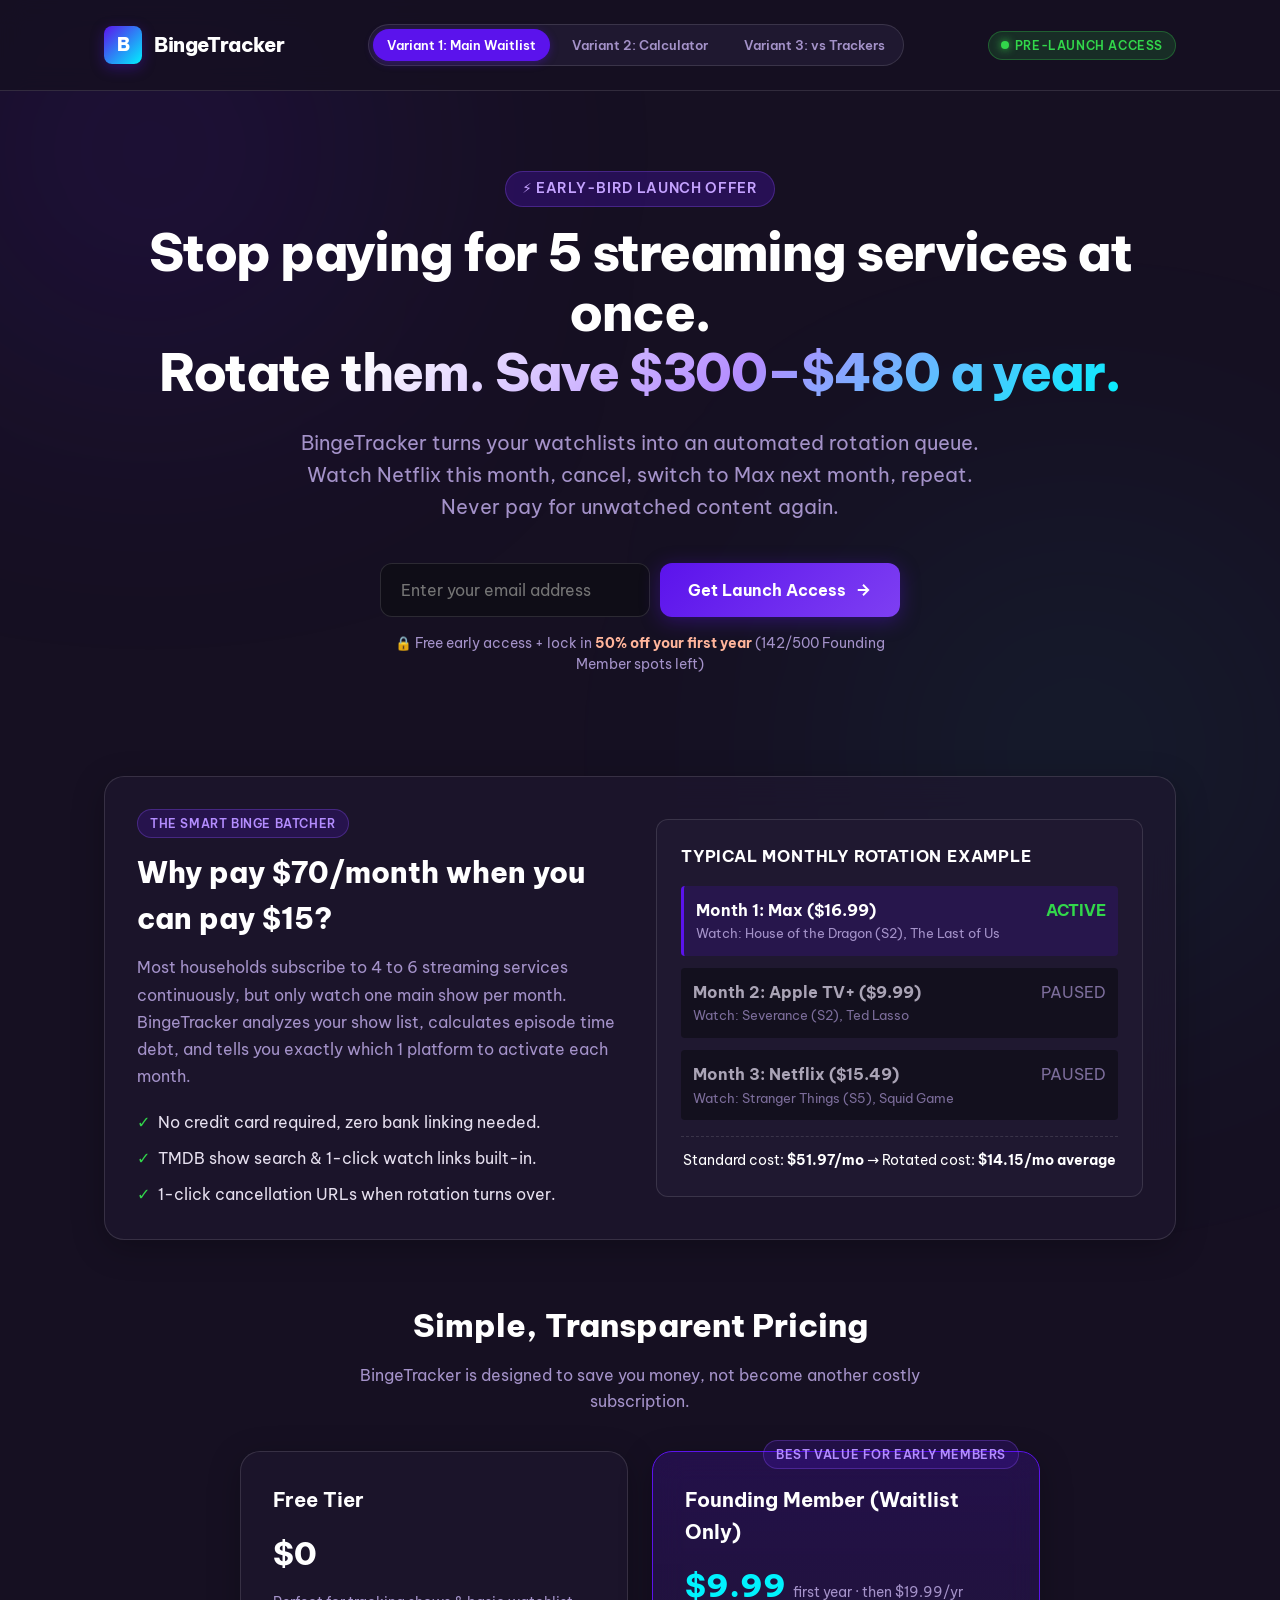
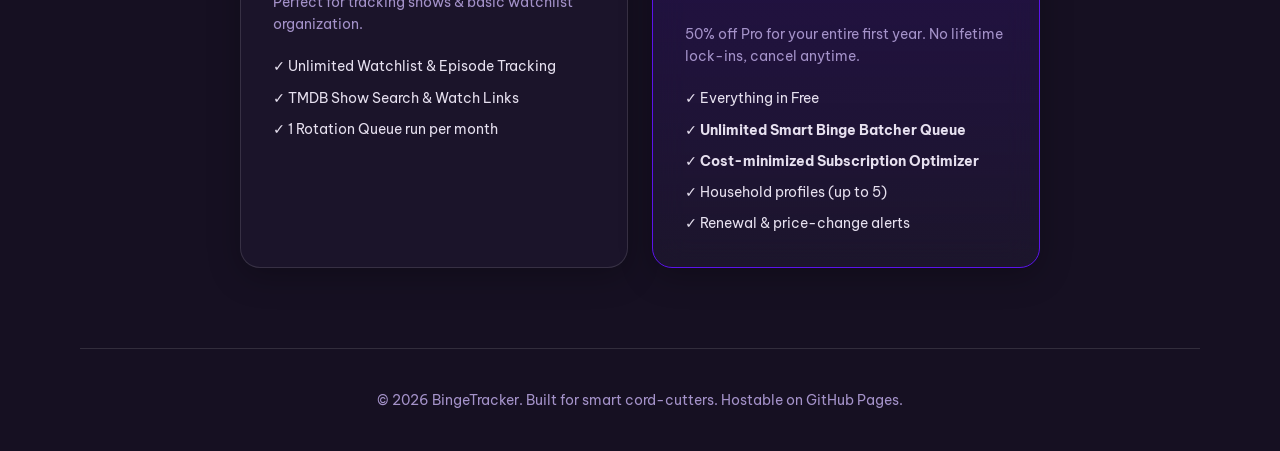
==== index.html @ 61c44e23 "Pre-launch landing pages: waitlist, bleed calculator, comparison" ====
<!DOCTYPE html>
<html lang="en">
<head>
  <meta charset="UTF-8">
  <meta name="viewport" content="width=device-width, initial-scale=1.0">
  <title>BingeTracker — Stop Overpaying for Streaming. Rotate & Save $300+/Year</title>
  <meta name="description" content="Stop paying for 5 streaming services at once. BingeTracker automatically rotates your streaming subscriptions based on what you actually watch. Founding Members get 50% off their first year.">
  <link rel="stylesheet" href="shared/styles.css">
</head>
<body>

  <!-- Sticky Header with Navigation & Variant Switcher -->
  <header class="header">
    <div class="container" style="display: flex; justify-content: space-between; align-items: center;">
      <a href="index.html" class="brand">
        <div class="brand-icon">B</div>
        <span>BingeTracker</span>
      </a>

      <!-- Variant Switcher Bar for GitHub Pages testing -->
      <nav class="variant-switcher">
        <a href="index.html" class="variant-btn active">Variant 1: Main Waitlist</a>
        <a href="bleed-calculator/index.html" class="variant-btn">Variant 2: Calculator</a>
        <a href="vs-rocket-money/index.html" class="variant-btn">Variant 3: vs Trackers</a>
      </nav>

      <div class="badge badge-live">
        <span class="pulse-dot"></span>
        <span>Pre-Launch Access</span>
      </div>
    </div>
  </header>

  <main class="container">

    <!-- Hero Section -->
    <section class="hero">
      <div style="margin-bottom: 16px;">
        <span class="badge" style="background: rgba(91, 19, 236, 0.25); color: #C4A2FF; font-size: 0.85rem; padding: 6px 16px;">
          ⚡ Early-Bird Launch Offer
        </span>
      </div>

      <h1 class="hero-title">
        Stop paying for 5 streaming services at once.<br>
        <span class="gradient-text">Rotate them. Save $300–$480 a year.</span>
      </h1>

      <p class="hero-subtitle">
        BingeTracker turns your watchlists into an automated rotation queue. Watch Netflix this month, cancel, switch to Max next month, repeat. Never pay for unwatched content again.
      </p>

      <!-- Form Container -->
      <div class="form-container" style="max-width: 540px; margin: 0 auto;">
        
        <form class="waitlist-form js-waitlist-form" data-variant="main_early_bird">
          <div class="form-group">
            <input type="email" class="input-email" placeholder="Enter your email address" required aria-label="Email address">
            <button type="submit" class="btn-submit">
              Get Launch Access
              <svg width="18" height="18" viewBox="0 0 24 24" fill="none" stroke="currentColor" stroke-width="2.5"><path d="M5 12h14M12 5l7 7-7 7"/></svg>
            </button>
          </div>
          <div class="form-hint">
            <span>🔒 Free early access + lock in <strong style="color: #FFB59B;">50% off your first year</strong> (<span class="js-spots-count">142</span>/500 Founding Member spots left)</span>
          </div>
        </form>

        <div class="form-success">
          <h3 style="font-size: 1.2rem; margin-bottom: 6px; color: #fff;">🎉 You're on the Founding Member list!</h3>
          <p style="font-size: 0.95rem; color: var(--text-muted);">
            We've locked in your <strong>50%-off-first-year Founding Member deal</strong>. Check your email when launch day arrives!
          </p>
        </div>

      </div>
    </section>

    <!-- Value Hook Card -->
    <section style="margin-top: 40px;">
      <div class="glass-card" style="display: grid; grid-template-columns: repeat(auto-fit, minmax(300px, 1fr)); gap: 32px; align-items: center;">
        <div>
          <span class="badge" style="margin-bottom: 12px;">The Smart Binge Batcher</span>
          <h2 style="font-size: 1.8rem; font-weight: 800; color: #fff; margin-bottom: 12px;">
            Why pay $70/month when you can pay $15?
          </h2>
          <p style="color: var(--text-muted); line-height: 1.7; margin-bottom: 20px;">
            Most households subscribe to 4 to 6 streaming services continuously, but only watch one main show per month. BingeTracker analyzes your show list, calculates episode time debt, and tells you exactly which 1 platform to activate each month.
          </p>
          <ul style="list-style: none; display: flex; flex-direction: column; gap: 10px; color: var(--text);">
            <li style="display: flex; align-items: center; gap: 8px;">
              <span class="check-icon">✓</span> No credit card required, zero bank linking needed.
            </li>
            <li style="display: flex; align-items: center; gap: 8px;">
              <span class="check-icon">✓</span> TMDB show search & 1-click watch links built-in.
            </li>
            <li style="display: flex; align-items: center; gap: 8px;">
              <span class="check-icon">✓</span> 1-click cancellation URLs when rotation turns over.
            </li>
          </ul>
        </div>

        <div style="background: var(--surface-low); border: 1px solid var(--border); border-radius: var(--radius-md); padding: 24px;">
          <h3 style="font-size: 1rem; color: var(--text-strong); text-transform: uppercase; letter-spacing: 0.05em; margin-bottom: 16px;">
            Typical Monthly Rotation Example
          </h3>
          <div style="display: flex; flex-direction: column; gap: 12px;">
            <div style="display: flex; justify-content: space-between; padding: 12px; background: rgba(91, 19, 236, 0.15); border-left: 3px solid var(--primary); border-radius: 4px;">
              <div>
                <strong style="color: #fff;">Month 1: Max ($16.99)</strong>
                <div style="font-size: 0.8rem; color: var(--text-muted);">Watch: House of the Dragon (S2), The Last of Us</div>
              </div>
              <span style="color: var(--success); font-weight: 700;">ACTIVE</span>
            </div>
            <div style="display: flex; justify-content: space-between; padding: 12px; background: var(--surface-lowest); border-radius: 4px; opacity: 0.7;">
              <div>
                <strong>Month 2: Apple TV+ ($9.99)</strong>
                <div style="font-size: 0.8rem; color: var(--text-muted);">Watch: Severance (S2), Ted Lasso</div>
              </div>
              <span style="color: var(--text-muted);">PAUSED</span>
            </div>
            <div style="display: flex; justify-content: space-between; padding: 12px; background: var(--surface-lowest); border-radius: 4px; opacity: 0.7;">
              <div>
                <strong>Month 3: Netflix ($15.49)</strong>
                <div style="font-size: 0.8rem; color: var(--text-muted);">Watch: Stranger Things (S5), Squid Game</div>
              </div>
              <span style="color: var(--text-muted);">PAUSED</span>
            </div>
          </div>
          <div style="margin-top: 16px; text-align: center; padding-top: 12px; border-top: 1px dashed var(--border); font-size: 0.9rem; color: var(--text-strong);">
            Standard cost: <strong>$51.97/mo</strong> → Rotated cost: <strong>$14.15/mo average</strong>
          </div>
        </div>
      </div>
    </section>

    <!-- Pricing Strategy & Tier Guarantee -->
    <section style="margin-top: 60px; text-align: center;">
      <h2 style="font-size: 2rem; font-weight: 800; color: #fff; margin-bottom: 12px;">
        Simple, Transparent Pricing
      </h2>
      <p style="color: var(--text-muted); max-width: 600px; margin: 0 auto 36px;">
        BingeTracker is designed to save you money, not become another costly subscription.
      </p>

      <div style="display: grid; grid-template-columns: repeat(auto-fit, minmax(280px, 1fr)); gap: 24px; max-width: 800px; margin: 0 auto;">
        
        <!-- Free Tier Card -->
        <div class="glass-card" style="text-align: left;">
          <h3 style="font-size: 1.25rem; color: #fff;">Free Tier</h3>
          <div style="font-size: 2rem; font-weight: 800; color: #fff; margin: 12px 0;">$0</div>
          <p style="font-size: 0.875rem; color: var(--text-muted); margin-bottom: 20px;">Perfect for tracking shows & basic watchlist organization.</p>
          <ul style="list-style: none; font-size: 0.9rem; display: flex; flex-direction: column; gap: 8px; color: var(--text);">
            <li>✓ Unlimited Watchlist & Episode Tracking</li>
            <li>✓ TMDB Show Search & Watch Links</li>
            <li>✓ 1 Rotation Queue run per month</li>
          </ul>
        </div>

        <!-- Founding Member Deal Card -->
        <div class="glass-card" style="text-align: left; border-color: var(--primary); background: linear-gradient(180deg, rgba(91, 19, 236, 0.2), rgba(31, 24, 48, 0.7)); position: relative;">
          <div style="position: absolute; top: -12px; right: 20px;" class="badge">BEST VALUE FOR EARLY MEMBERS</div>
          <h3 style="font-size: 1.25rem; color: #fff;">Founding Member (Waitlist Only)</h3>
          <div style="font-size: 2rem; font-weight: 800; color: var(--accent-cyan); margin: 12px 0;">$9.99 <span style="font-size: 0.9rem; color: var(--text-muted); font-weight: 400;">first year · then $19.99/yr</span></div>
          <p style="font-size: 0.875rem; color: var(--text-muted); margin-bottom: 20px;">50% off Pro for your entire first year. No lifetime lock-ins, cancel anytime.</p>
          <ul style="list-style: none; font-size: 0.9rem; display: flex; flex-direction: column; gap: 8px; color: var(--text);">
            <li>✓ Everything in Free</li>
            <li>✓ <strong>Unlimited Smart Binge Batcher Queue</strong></li>
            <li>✓ <strong>Cost-minimized Subscription Optimizer</strong></li>
            <li>✓ Household profiles (up to 5)</li>
            <li>✓ Renewal & price-change alerts</li>
          </ul>
        </div>

      </div>
    </section>

  </main>

  <!-- Van Westendorp Pricing Sensitivity Modal -->
  <div class="modal-backdrop" id="pricing-survey-modal">
    <div class="modal-card">
      <button class="modal-close js-close-modal">&times;</button>
      <span class="badge" style="margin-bottom: 8px;">Help Shape BingeTracker Pricing</span>
      <h3 style="font-size: 1.35rem; font-weight: 800; color: #fff; margin-bottom: 10px;">
        Quick 30-Second Pricing Survey (Optional)
      </h3>
      <p style="font-size: 0.9rem; color: var(--text-muted); margin-bottom: 20px;">
        As a waitlist member, your feedback directly decides our final monthly subscription pricing.
      </p>

      <form id="survey-form" style="display: flex; flex-direction: column; gap: 14px;">
        <div>
          <label style="font-size: 0.85rem; color: var(--text-strong); display: block; margin-bottom: 4px;">
            1. At what monthly price would BingeTracker be so cheap you'd question its quality?
          </label>
          <input type="number" step="0.50" name="too_cheap" class="input-email" placeholder="e.g. $0.99/mo" style="width: 100%; padding: 10px 14px;">
        </div>

        <div>
          <label style="font-size: 0.85rem; color: var(--text-strong); display: block; margin-bottom: 4px;">
            2. At what monthly price would it be a great deal / bargain?
          </label>
          <input type="number" step="0.50" name="bargain" class="input-email" placeholder="e.g. $2.99/mo" style="width: 100%; padding: 10px 14px;">
        </div>

        <div>
          <label style="font-size: 0.85rem; color: var(--text-strong); display: block; margin-bottom: 4px;">
            3. At what price would it start to feel expensive, but still acceptable?
          </label>
          <input type="number" step="0.50" name="expensive" class="input-email" placeholder="e.g. $4.99/mo" style="width: 100%; padding: 10px 14px;">
        </div>

        <div>
          <label style="font-size: 0.85rem; color: var(--text-strong); display: block; margin-bottom: 4px;">
            4. At what price would it be too expensive to consider?
          </label>
          <input type="number" step="0.50" name="too_expensive" class="input-email" placeholder="e.g. $8.99/mo" style="width: 100%; padding: 10px 14px;">
        </div>

        <button type="submit" class="btn-submit" style="margin-top: 8px;">
          Submit Feedback
        </button>
      </form>
    </div>
  </div>

  <footer class="footer container">
    <p>&copy; 2026 BingeTracker. Built for smart cord-cutters. Hostable on GitHub Pages.</p>
  </footer>

  <script src="shared/waitlist-form.js"></script>
</body>
</html>
---- shared/styles.css ----
/* BingeTracker Landing Pages - Shared Design System (GitHub Pages Static) */
@import url('https://fonts.googleapis.com/css2?family=Be+Vietnam+Pro:wght@300;400;500;600;700;800;900&display=swap');

:root {
  --bg: #161022;
  --surface-lowest: #0F0D17;
  --surface-low: #1F1830;
  --surface: #2F2348;
  --surface-high: #362B55;
  --surface-highest: #413466;
  --primary: #5B13EC;
  --primary-glow: rgba(91, 19, 236, 0.35);
  --primary-light: #7E3FF2;
  --accent-cyan: #00F2FE;
  --accent-pink: #FF0844;
  --text: #E6E0EF;
  --text-strong: #FFFFFF;
  --text-muted: #A492C9;
  --border: rgba(255, 255, 255, 0.12);
  --border-focus: rgba(91, 19, 236, 0.6);
  --success: #32D74B;
  --warning: #FFB59B;
  --error: #EF4444;
  --radius-sm: 8px;
  --radius-md: 12px;
  --radius-lg: 20px;
  --radius-full: 9999px;
  --font-family: 'Be Vietnam Pro', system-ui, -apple-system, sans-serif;
  --shadow-glow: 0 0 30px rgba(91, 19, 236, 0.25);
  --glass-bg: rgba(31, 24, 48, 0.65);
  --glass-border: rgba(255, 255, 255, 0.12);
}

*, *::before, *::after {
  box-sizing: border-box;
  margin: 0;
  padding: 0;
}

html {
  font-size: 16px;
  scroll-behavior: smooth;
}

body {
  background-color: var(--bg);
  color: var(--text);
  font-family: var(--font-family);
  line-height: 1.6;
  min-height: 100vh;
  overflow-x: hidden;
  position: relative;
  -webkit-font-smoothing: antialiased;
}

/* Background Atmospheric Glows */
body::before, body::after {
  content: '';
  position: fixed;
  border-radius: 50%;
  filter: blur(140px);
  z-index: -1;
  pointer-events: none;
}

body::before {
  width: 500px;
  height: 500px;
  top: -100px;
  left: -100px;
  background: radial-gradient(circle, var(--primary-glow) 0%, rgba(0,0,0,0) 70%);
}

body::after {
  width: 600px;
  height: 600px;
  bottom: -150px;
  right: -100px;
  background: radial-gradient(circle, rgba(0, 242, 254, 0.12) 0%, rgba(0,0,0,0) 70%);
}

.container {
  width: 100%;
  max-width: 1120px;
  margin: 0 auto;
  padding: 0 24px;
}

/* Header & Nav */
.header {
  padding: 24px 0;
  display: flex;
  justify-content: space-between;
  align-items: center;
  border-bottom: 1px solid var(--border);
  backdrop-filter: blur(12px);
  position: sticky;
  top: 0;
  z-index: 100;
  background: rgba(22, 16, 34, 0.85);
}

.brand {
  display: flex;
  align-items: center;
  gap: 12px;
  text-decoration: none;
  color: var(--text-strong);
  font-weight: 800;
  font-size: 1.25rem;
  letter-spacing: -0.02em;
}

.brand-icon {
  width: 38px;
  height: 38px;
  border-radius: var(--radius-sm);
  background: linear-gradient(135deg, var(--primary), var(--accent-cyan));
  display: flex;
  align-items: center;
  justify-content: center;
  color: #fff;
  font-weight: 900;
  font-size: 1.1rem;
  box-shadow: 0 4px 14px var(--primary-glow);
}

.badge {
  display: inline-flex;
  align-items: center;
  gap: 6px;
  padding: 4px 12px;
  border-radius: var(--radius-full);
  font-size: 0.75rem;
  font-weight: 600;
  text-transform: uppercase;
  letter-spacing: 0.05em;
  background: rgba(91, 19, 236, 0.18);
  color: #B48DFF;
  border: 1px solid rgba(147, 88, 255, 0.3);
}

.badge-live {
  background: rgba(50, 215, 75, 0.15);
  color: var(--success);
  border-color: rgba(50, 215, 75, 0.3);
}

.pulse-dot {
  width: 8px;
  height: 8px;
  border-radius: 50%;
  background-color: var(--success);
  box-shadow: 0 0 8px var(--success);
  animation: pulse 2s infinite;
}

@keyframes pulse {
  0% { transform: scale(0.95); opacity: 0.8; }
  50% { transform: scale(1.2); opacity: 1; }
  100% { transform: scale(0.95); opacity: 0.8; }
}

/* Variant Switcher Pill Bar (For Pre-Launch Testing) */
.variant-switcher {
  display: flex;
  gap: 8px;
  background: var(--surface-low);
  padding: 4px;
  border-radius: var(--radius-full);
  border: 1px solid var(--border);
}

.variant-btn {
  padding: 6px 14px;
  font-size: 0.8rem;
  font-weight: 600;
  color: var(--text-muted);
  text-decoration: none;
  border-radius: var(--radius-full);
  transition: all 0.2s ease;
}

.variant-btn.active, .variant-btn:hover {
  color: var(--text-strong);
  background: var(--surface-high);
}

.variant-btn.active {
  background: var(--primary);
  box-shadow: 0 2px 8px var(--primary-glow);
}

/* Glassmorphism Cards */
.glass-card {
  background: var(--glass-bg);
  backdrop-filter: blur(16px);
  -webkit-backdrop-filter: blur(16px);
  border: 1px solid var(--glass-border);
  border-radius: var(--radius-lg);
  padding: 32px;
  box-shadow: 0 8px 32px rgba(0, 0, 0, 0.25);
  transition: transform 0.2s ease, border-color 0.2s ease;
}

.glass-card:hover {
  border-color: rgba(255, 255, 255, 0.2);
}

/* Hero Section */
.hero {
  padding: 80px 0 60px;
  text-align: center;
}

.hero-title {
  font-size: 3.25rem;
  font-weight: 800;
  line-height: 1.15;
  letter-spacing: -0.03em;
  color: var(--text-strong);
  margin-bottom: 24px;
}

.hero-title .gradient-text {
  background: linear-gradient(135deg, #FFFFFF 20%, #B48DFF 60%, var(--accent-cyan) 100%);
  -webkit-background-clip: text;
  -webkit-text-fill-color: transparent;
}

.hero-subtitle {
  font-size: 1.25rem;
  color: var(--text-muted);
  max-width: 680px;
  margin: 0 auto 40px;
  font-weight: 400;
}

/* Forms & Inputs */
.waitlist-form {
  display: flex;
  flex-direction: column;
  gap: 16px;
  max-width: 520px;
  margin: 0 auto;
}

.form-group {
  display: flex;
  gap: 10px;
  position: relative;
}

.input-email {
  flex: 1;
  background: var(--surface-lowest);
  border: 1px solid var(--border);
  border-radius: var(--radius-md);
  padding: 16px 20px;
  font-family: inherit;
  font-size: 1rem;
  color: var(--text-strong);
  outline: none;
  transition: all 0.2s ease;
}

.input-email:focus {
  border-color: var(--primary);
  box-shadow: 0 0 0 3px rgba(91, 19, 236, 0.25);
}

.btn-submit {
  background: linear-gradient(135deg, var(--primary) 0%, var(--primary-light) 100%);
  color: #fff;
  border: none;
  border-radius: var(--radius-md);
  padding: 16px 28px;
  font-family: inherit;
  font-size: 1rem;
  font-weight: 700;
  cursor: pointer;
  white-space: nowrap;
  box-shadow: 0 4px 20px var(--primary-glow);
  transition: all 0.2s ease;
  display: inline-flex;
  align-items: center;
  justify-content: center;
  gap: 8px;
}

.btn-submit:hover {
  transform: translateY(-2px);
  box-shadow: 0 6px 24px rgba(91, 19, 236, 0.45);
}

.btn-submit:active {
  transform: translateY(0);
}

.form-hint {
  font-size: 0.85rem;
  color: var(--text-muted);
  display: flex;
  align-items: center;
  justify-content: center;
  gap: 6px;
}

.form-success {
  background: rgba(50, 215, 75, 0.15);
  border: 1px solid rgba(50, 215, 75, 0.3);
  color: #64E77A;
  padding: 20px;
  border-radius: var(--radius-md);
  text-align: center;
  font-weight: 600;
  display: none;
}

/* Modal for Van Westendorp Pricing Survey */
.modal-backdrop {
  position: fixed;
  inset: 0;
  background: rgba(15, 13, 23, 0.85);
  backdrop-filter: blur(8px);
  z-index: 200;
  display: none;
  align-items: center;
  justify-content: center;
  padding: 20px;
}

.modal-backdrop.active {
  display: flex;
}

.modal-card {
  width: 100%;
  max-width: 580px;
  background: var(--surface-low);
  border: 1px solid var(--border);
  border-radius: var(--radius-lg);
  padding: 36px;
  box-shadow: 0 20px 50px rgba(0,0,0,0.5);
  position: relative;
}

.modal-close {
  position: absolute;
  top: 20px;
  right: 20px;
  background: none;
  border: none;
  color: var(--text-muted);
  font-size: 1.5rem;
  cursor: pointer;
}

.modal-close:hover {
  color: var(--text-strong);
}

/* Feature Matrix & Tables */
.compare-table {
  width: 100%;
  border-collapse: separate;
  border-spacing: 0;
  margin-top: 32px;
}

.compare-table th, .compare-table td {
  padding: 18px 24px;
  text-align: left;
  border-bottom: 1px solid var(--border);
}

.compare-table th {
  background: var(--surface-low);
  color: var(--text-strong);
  font-weight: 700;
  font-size: 0.95rem;
  text-transform: uppercase;
  letter-spacing: 0.05em;
}

.compare-table th:first-child {
  border-top-left-radius: var(--radius-md);
}

.compare-table th:last-child {
  border-top-right-radius: var(--radius-md);
  background: var(--surface-high);
  color: #B48DFF;
}

.compare-table td:last-child {
  background: rgba(91, 19, 236, 0.08);
  font-weight: 600;
}

.check-icon {
  color: var(--success);
  font-weight: bold;
}

.cross-icon {
  color: var(--text-muted);
  opacity: 0.5;
}

/* Footer */
.footer {
  padding: 40px 0;
  border-top: 1px solid var(--border);
  margin-top: 80px;
  text-align: center;
  color: var(--text-muted);
  font-size: 0.875rem;
}

/* Responsive */
@media (max-width: 768px) {
  .hero-title {
    font-size: 2.25rem;
  }
  .form-group {
    flex-direction: column;
  }
  .header {
    flex-direction: column;
    gap: 16px;
  }
  .compare-table th, .compare-table td {
    padding: 12px 14px;
    font-size: 0.85rem;
  }
}
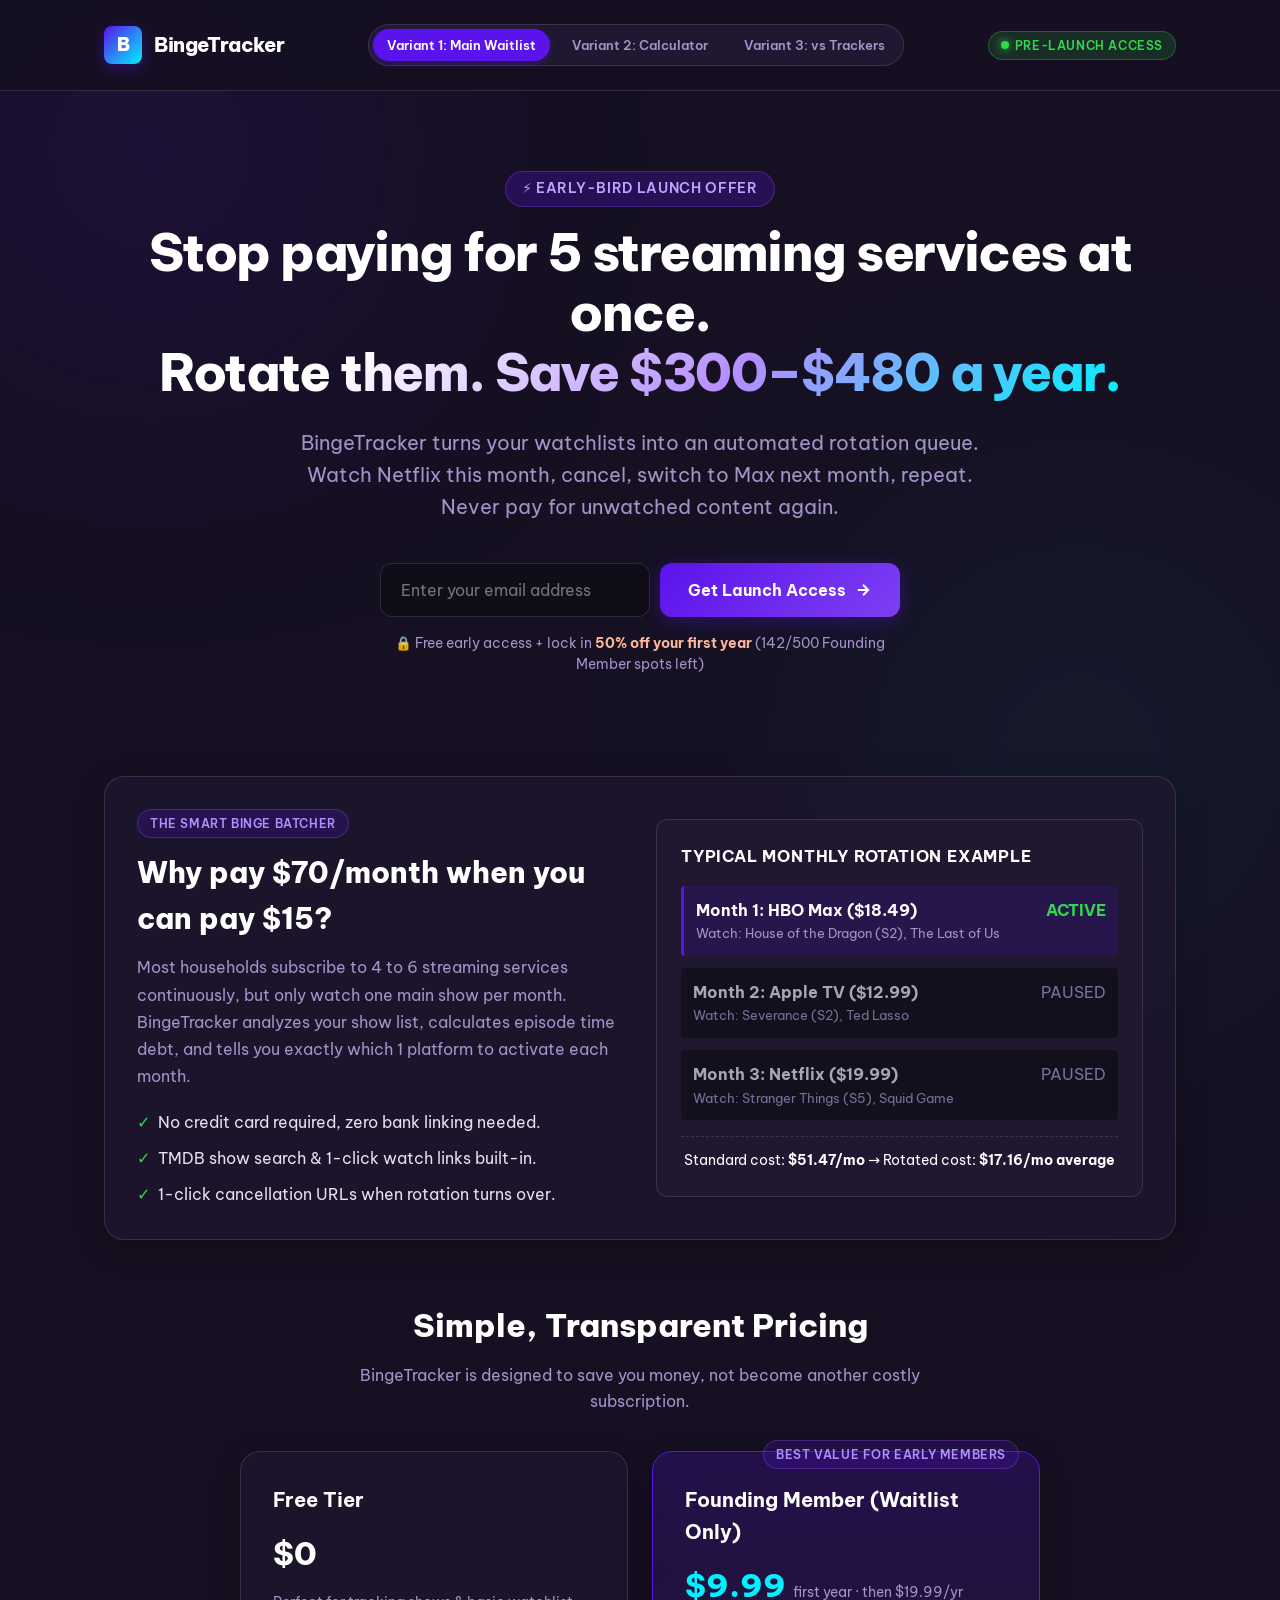
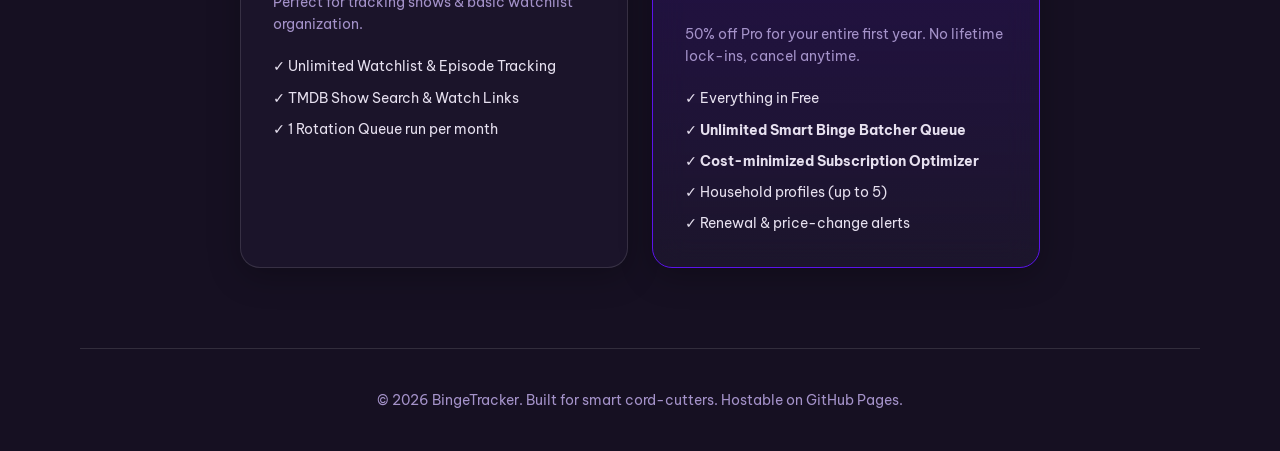
==== commit 4a299420: "Update subscription prices to verified Aug 2026 rates" ====
--- a/index.html
+++ b/index.html
@@ -107,28 +107,28 @@
           <div style="display: flex; flex-direction: column; gap: 12px;">
             <div style="display: flex; justify-content: space-between; padding: 12px; background: rgba(91, 19, 236, 0.15); border-left: 3px solid var(--primary); border-radius: 4px;">
               <div>
-                <strong style="color: #fff;">Month 1: Max ($16.99)</strong>
+                <strong style="color: #fff;">Month 1: HBO Max ($18.49)</strong>
                 <div style="font-size: 0.8rem; color: var(--text-muted);">Watch: House of the Dragon (S2), The Last of Us</div>
               </div>
               <span style="color: var(--success); font-weight: 700;">ACTIVE</span>
             </div>
             <div style="display: flex; justify-content: space-between; padding: 12px; background: var(--surface-lowest); border-radius: 4px; opacity: 0.7;">
               <div>
-                <strong>Month 2: Apple TV+ ($9.99)</strong>
+                <strong>Month 2: Apple TV ($12.99)</strong>
                 <div style="font-size: 0.8rem; color: var(--text-muted);">Watch: Severance (S2), Ted Lasso</div>
               </div>
               <span style="color: var(--text-muted);">PAUSED</span>
             </div>
             <div style="display: flex; justify-content: space-between; padding: 12px; background: var(--surface-lowest); border-radius: 4px; opacity: 0.7;">
               <div>
-                <strong>Month 3: Netflix ($15.49)</strong>
+                <strong>Month 3: Netflix ($19.99)</strong>
                 <div style="font-size: 0.8rem; color: var(--text-muted);">Watch: Stranger Things (S5), Squid Game</div>
               </div>
               <span style="color: var(--text-muted);">PAUSED</span>
             </div>
           </div>
           <div style="margin-top: 16px; text-align: center; padding-top: 12px; border-top: 1px dashed var(--border); font-size: 0.9rem; color: var(--text-strong);">
-            Standard cost: <strong>$51.97/mo</strong> → Rotated cost: <strong>$14.15/mo average</strong>
+            Standard cost: <strong>$51.47/mo</strong> → Rotated cost: <strong>$17.16/mo average</strong>
           </div>
         </div>
       </div>
